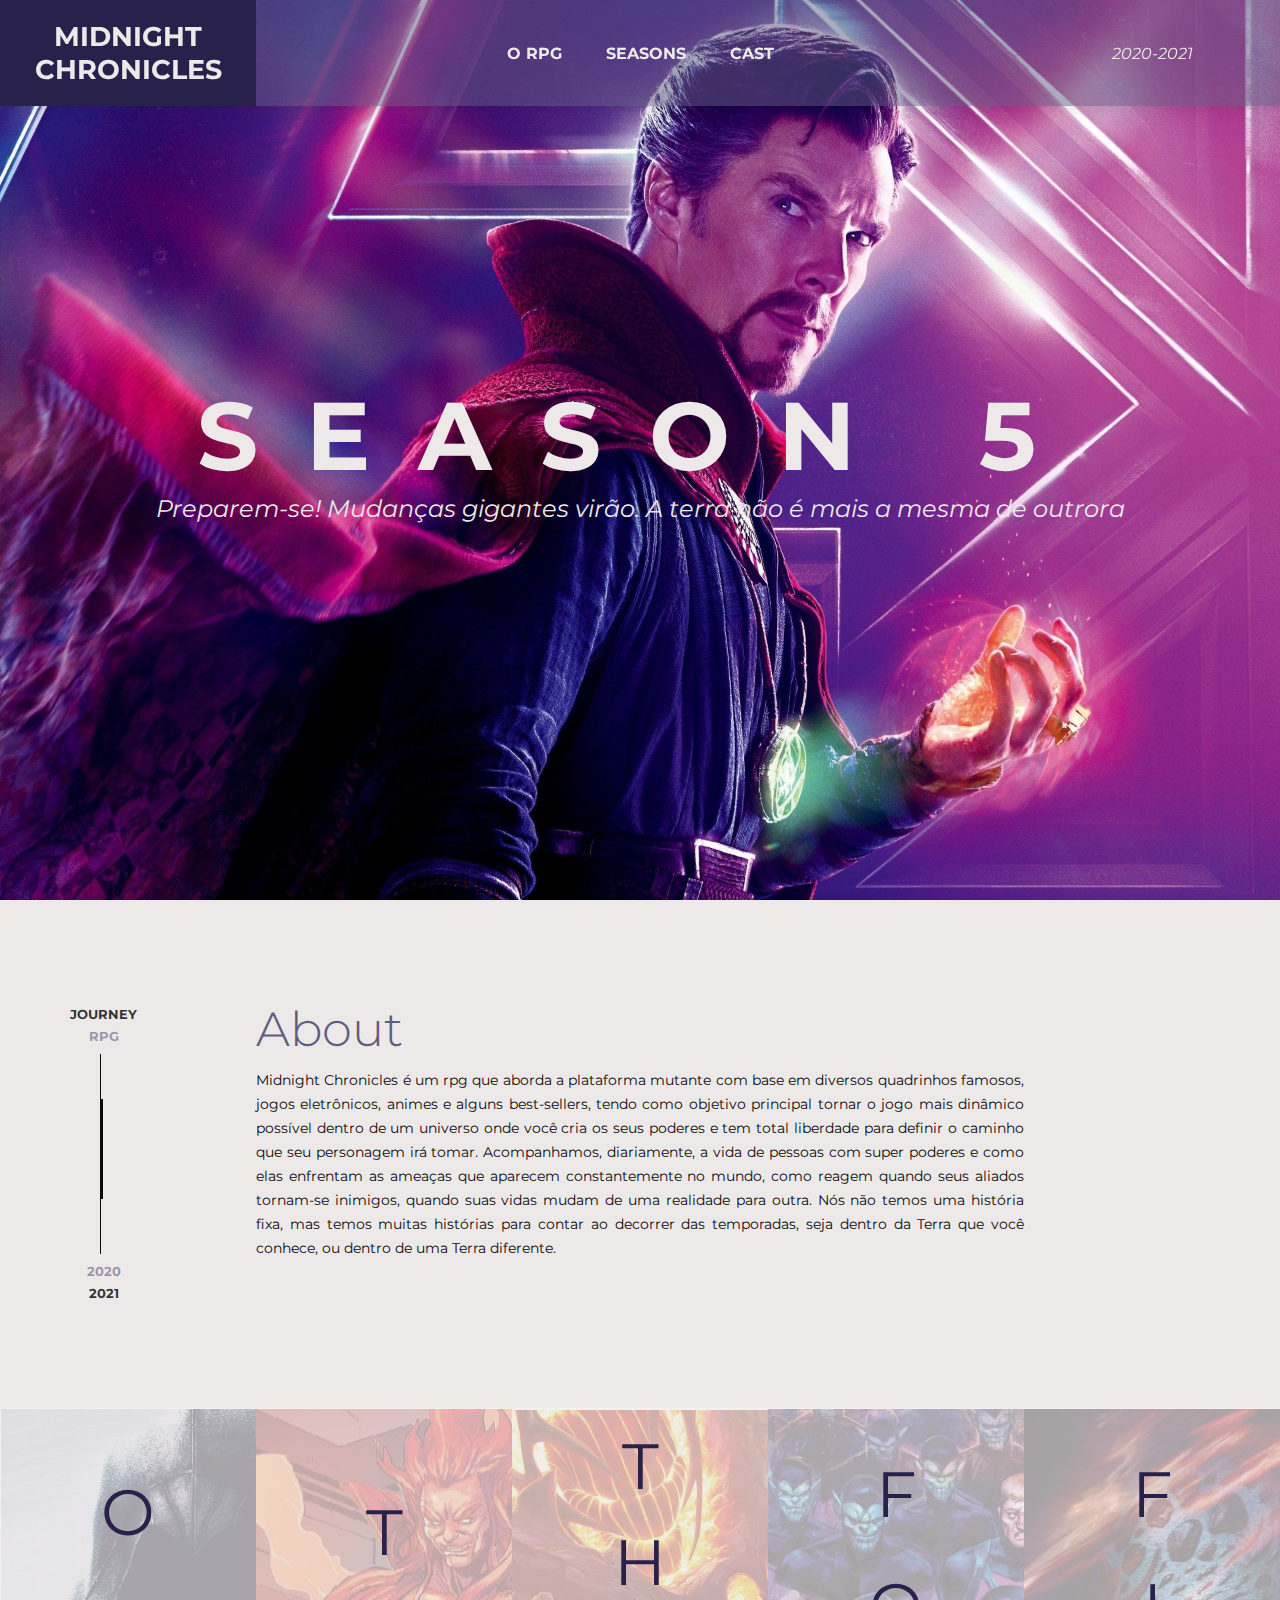
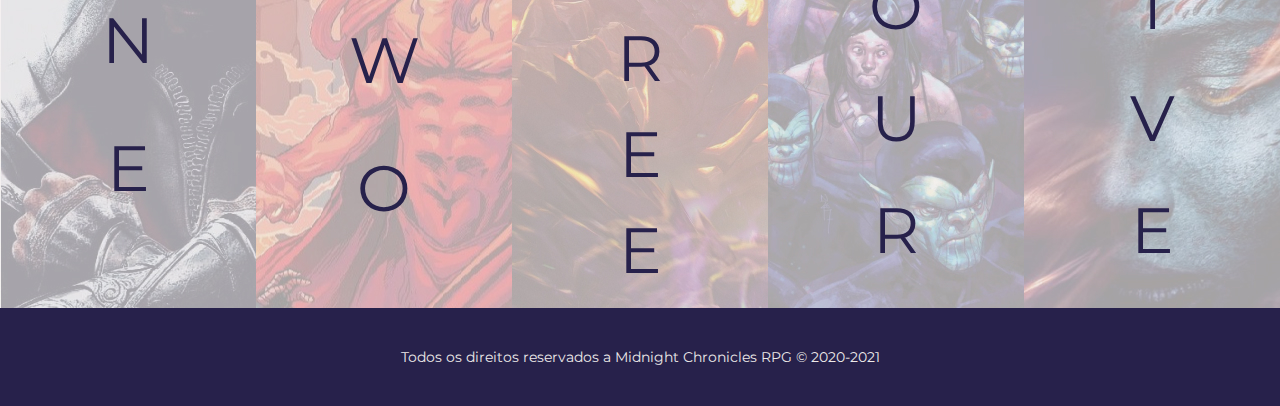
==== home.html @ 34521e44 "website midnight rpg" ====
<!DOCTYPE html>
<html lang="en">
<head>
  <meta charset="UTF-8">
  <meta name="viewport" content="width=device-width, initial-scale=1.0">
  <title>Season 5 - Midnight Chronicles RPG</title>

  <link rel="preconnect" href="https://fonts.gstatic.com"><link href="https://fonts.googleapis.com/css2?family=Montserrat:ital,wght@0,200;0,400;0,700;1,400&display=swap" rel="stylesheet">

  <script>document.documentElement.className += ' js';</script>

  <link rel="stylesheet" href="./css/modal.css">
  <link rel="stylesheet" href="./css/style.css">
</head>
<body>
  <header class="header">
    <div class="logo">
      <a href="home.html">
        <span>Midnight</span>
        <span>Chronicles</span>
      </a>
    </div>
    
    <div class="menu" data-menu="smooth">
      <ul>
        <li><a href="#about">O RPG</a></li>
        <li><a href="#season">Seasons</a></li>
        <li><a href="cast.html">Cast</a></li>
      </ul>
    </div>

    <div class="years">
      <span>2020-2021</span>
    </div>
  </header>

  <main class="landing-container">
    <span class="landing-title">SEASON 5</span>
    <span class="landing-subtitle">Preparem-se! Mudanças gigantes virão. A terra não é mais a mesma de outrora</span>
  </main>

  <section id="about" class="about-container">
    <div class="sidebar">
      <span class="sideblack">Journey</span>
      <span class="sidepurple">RPG</span>

      <div class="vertical-bar"><br><br><br>
        <div class="short-vertical-bar"></div>
      </div>
      
      <span class="sidepurple">2020</span>
      <span class="sideblack">2021</span>
    </div>

    <div class="about-text">
      <h1>About</h1>
      <span>Midnight Chronicles é um rpg que aborda a plataforma mutante com base em diversos quadrinhos famosos, jogos eletrônicos, animes e alguns best-sellers, tendo como objetivo principal tornar o jogo mais dinâmico possível dentro de um universo onde você cria os seus poderes e tem total liberdade para definir o caminho que seu personagem irá tomar. Acompanhamos, diariamente, a vida de pessoas com super poderes e como elas enfrentam as ameaças que aparecem constantemente no mundo, como reagem quando seus aliados tornam-se inimigos, quando suas vidas mudam de uma realidade para outra. Nós não temos uma história fixa, mas temos muitas histórias para contar ao decorrer das temporadas, seja dentro da Terra que você conhece, ou dentro de uma Terra diferente.</span>
    </div>
  </section>

  <section id="season" class="season-container">

    <div class="season-one" data-modal="open">
     O<br>N<br>E
    </div>

    <div class="season-two" data-modal="open">
      T<br>W</br>O
    </div>

    <div class="season-three" data-modal="open">
      T<br>H<br>R<br>E<br>E
    </div>

    <div class="season-four" data-modal="open">
      F<br>O<br>U<br>R
    </div>

    <div class="season-five" data-modal="open">
      F<br>I<br>V<br>E
    </div>

  </section>

  <section class="modal-container modal-one" data-modal="container">
    <div class="modal">
      <div>
        <h2>We are the warriors</h2>
        <p>Jovens místicos e mutantes foram recrutados pela Ordem para se tornarem assassinos de elite, agindo pelas sombras em prol de combater todas as forças opressoras que surgissem pelo globo, tendo sido esses jovens treinados arduamente todos os dias em diversas matérias e técnicas ministradas pelos seus mestres - pessoas extremamente experientes dentro daquela organização - até o dia em que precisaram colocar em prática seus ensinamentos. Tudo começou com a invasão ao quartel general da Ordem, deixando a mansão localizada em Nova Gênesis inteiramente louca, pondo em risco a vida dos que estavam perambulando pelos corredores naquela hora. Ali, então, conheceu-se Finn, uma inteligência artificial que tinha vindo do futuro apenas para alertá-los do perigo que enfrentariam e, também, auxiliá-los. Finn, porém, não previu que entre eles havia um traidor e por isso demonstrou ineficácia durante todo o combate contra o inimigo. Escondidos através de nomes de grande renome, escondidos em cargos, em famílias, os Illuminatis davam as caras pouco a pouco, levando a população projetos de leis que combatiam mutantes e diversas formas; eles foram eficazes em lançar um satélite que a Ordem, infelizmente, não conseguiu impedir e com isso criaram humanóides capazes de replicar habilidades mutantes rastreadas pelo satélite - e também começaram a monitorar os mutantes, prendendo todos aqueles que usavam seus poderes sem autorização. Era como uma ditadura e a população apoiava, então a Ordem precisou intervir para sempre naquilo, enviando seus melhores soldados a base lunar onde o satélite estava e travando uma batalha que envolveu família, lealdade e muito suor mesclado com desgraças. Ali, descobriu-se que o traidor era Clea, uma feiticeira capaz de dominar o caos e encontraram no sacrifício de Livewire a única forma de pará-la assim como parar o satélite. Clea nunca mais fora vista e levou consigo seu irmão, Magnus, diretamente para o inferno que nossa eterna Akyra fez questão de mandar. A Secret Warrior, como dito anteriormente, não sobreviveu, mas para sempre foi lembrada.</p>
      </div>

      <button class="close" data-modal="close">X</button>
    </div>
  </section>

  <section class="modal-container modal-two" data-modal="container">
    <div class="modal">
      <div>
        <h2>The bloody hands of death</h2>
        <p>Tudo começou extremamente confuso e parecia que daria certo; um ataque a Nova Gênesis fez com que nossos Secret Warriors mandassem um trio desbravador para Atlantis, uma cidade submersa que revelou segredos sobre a origem da magia dentro do universo e que mostrou a Beyonder, Shadown e Heart Guardian as maravilhas do multiverso, no entanto, aquela mesma viagem fora responsável por trazer sua inimiga a tona e Aerith, que outrora fingiu ser uma ingênua aliada, acabou sendo responsável por destruir o mundo onde a Ordem existia, fazendo com que apenas duas pessoas fossem capazes de ter lembranças da Terra passada - ainda que de maneira extraordinária e inexplicável: Uisim, por ter atravessado o portal antes da destruição, e Zatara. Nesse novo mundo, então, era final de 2O15 e a Ordem junto aos Secret Warriors, Rogue Nation, Illuminati… não existiam. As pessoas vivam com outras histórias, outras personalidades, outros poderes, outros nomes. Beyonder tornou-se Nova, Uisim precisou matar sua cópia para assumir o lugar dela, Zatara descobriu ser irmão de Kukishin e Shadown e, bem… Livewire estava viva e muito mais velha do que no outro mundo. Tudo era absolutamente novo e não havia vestígio do que eles vivenciaram noutras vidas. Neste novo mundo, então, o desafio era mais difícil: o inferno queria dominar a Terra e os anjos precisavam impedir que isso acontecesse, mas era difícil ter êxito nessa missão quando o diabo jogava sujo e perturbava os jovens moradores de Nova Gênesis, acabando com suas famílias, quebrando seus laços. Shadown deixou de lado o próprio nome e parte do seu sangue, apunhalando seus irmãos apenas para servir o propósito de reinar ao lado de Mefisto, o senhor do primeiro reino infernal, corrompendo até mesmo um anjo para poder viver seu grande amor e recebendo o castigo dos céus por isso. Enganou-se, então, quem pensou que aquilo seria o final de tudo; anjos e um grupo seleto de místicos e mutantes lutaram lado a lado apenas para selar, de uma vez por todas, o inferno e ainda que ninguém soubesse e essa glória tivesse sido retirada dele, Zatara fora quem sentenciou Mefisto a morte enquanto que, longe daquele plano, Antichrist sentenciava o próprio irmão. De uma vez por todas, então, a saga de Berserker, Constantine, Lyn, Zatara, Antichrist, Darkness, Uisim, Black Clover e tantos outros chegava ao fim, no entanto, ainda havia algo oculto que logo seria revelado.</p>
      </div>

        <button class="close" data-modal="close">X</button>
      </div>
    </section>

    <section class="modal-container modal-three" data-modal="container">
      <div class="modal">
        <div>
          <h2>The things we let behind/he's coming for us</h2>
          <p>O Inferno passou a ser regido por Antichrist e Wellsie, mas eles ainda não possuíam legitimidade para isso e como demônios não eram totalmente confiáveis, formaram seu próprio esquadrão, denominando-os de Sinestros. Com um incidente no Drive In, onde uma jovem desconhecida surgiu buscando por um famoso Mago, demonstrando ter uma ligação muito forte com um infernal, o reinado infernal soou ameaçado assim como uma nova possibilidade se abriu: a placa infernal poderia pertencê-los tanto quanto a angelical. Era hora de, oficialmente, resolver todos os assuntos inacabados e aproveitar o silêncio dos anjos. Antes, porém, que conseguissem resposta da viajante desconhecida, Caçadores das Sombras surgiram, deixando claro que deveriam levá-la, puni-la como resposta a sua tentativa de mudar os acontecimentos, e então tudo tornou-se catástrofe com a grande ideia de Drake Denton em explodir tanques de gasolina dos carros.  Tudo pegou fogo, melhores amigos morreram, punições vieram e a viajante? Ela desapareceu após deixar uma mensagem para Livewire onde dizia, claramente, que deveriam achá-la antes do inferno, ou tudo estaria acabado, afinal, a desconhecida era, na verdade, Ava, a filha de Black Clover com Glitch, a tábua celestial. Enquanto a busca pelos artefatos místicos tinha seu início, a galáxia apresentava uma ameaça até então desconhecida: Dormammu. O Devorador de Mundos, que devorou a Terra 154, deixando apenas versões de Madame Xanadu, Drake Denton, Shadown e Clea vivos. Essas versões chegaram até a Terra 616, trazendo a ameaça consigo e ali, em meio a um combate onde Santa Muerte, Madame Xanadu, Estriga, Púrpura e Zuko participavam, Dormammu ligou-se a única vampira do grupo e construiu a ponte para reinar naquela  Terra também. Isso fez com que Púrpura buscasse mais ainda algo que pudesse salvar sua irmã e com a ajuda de Scavenger, roubou a placa Infernal para si, tornando-se ou uma grande aliada aos Sinestros, ou seu mais novo alvo. Com a oportunidade perdida, Bloodstone desceu até a Oitava Cidade enquanto que seu irmão ia atrás de  Zatara. Dylan descobriu que o mago tinha escondido a garota celestial e dessa forma tentou obtê-la para si, porém num momento de grande tormenta, a criança fundiu-se a Clea, deixando de existir corporalmente para viver dentro da menina caótica. Do outro lado, enquanto tudo isso acontecia, Dormammu emergia nos céus, tornando os dias mais escuros, menos ensolarados, noites sem luas. Sua conexão com Estriga estava mais forte e a jovem perdia a humanidade cada vez que usava seus poderes, cada vez que o ajudava a chegar até lá. Os heróis não tinham mais o que fazer, eles tentaram e tentaram e o véu mesmo assim estava sendo rompido, todos agora eram inimigos e caos tomou conta de tudo. Não suficiente, Lilith retornou na busca de invocar Thog para que ela mesmo pudesse destruir a Terra visto que se não terá onde reinar, ninguém o teria, mas fora impedida por Sorceress, Livewire, Xanadu, Speedster, Zuko, Lyn e Scavenger, entretanto, o poderoso Thog, responsável pelo aprisionamento de Mefisto, fora detido por apenas uma única pessoa: Drake Denton. O pirocinético matou cinquenta por cento da população de Red River com sua Supernova, incluindo seus aliados. Desaparecidos, Denton e Scavenger surgiram apenas no dia seguinte, quando Dormammu se aproveitou do caos causado pelo evento anterior e começou a devorá-los. Felizmente, todos se uniram para detê-lo e enquanto as guardiãs costuravam o véu para bani-lo, nossos heróis com a ajuda de Antichrist, lutava contra seu exército na Terra; irmã contra irmã, inimigos tornando-se aliados, amigos cometendo os mesmos erros, todos juntos para salvar o mundo que conheciam e o resultado disso? Um sucesso. Um sucesso que os custou algo muito grande: sua magia.</p>
        </div>
      
      <button class="close" data-modal="close">X</button>
    </div>
  </section>

  <section class="modal-container modal-four" data-modal="container">
    <div class="modal">
      <div>
        <h2>Secret invasion</h2>
        <p>Cinco anos e nove meses depois da destruição causada por Zuko e Dormammu, os místicos estão extintos e nossa história começa aqui. CURRENT SEASON</p>
      </div>

      <button class="close" data-modal="close">X</button>
    </div>
  </section>

  <section class="modal-container modal-five" data-modal="container">
    <div class="modal">
      <div>
        <h2>God loves, man kills</h2>
        <p>Coming Soon</p>
      </div>

      <button class="close" data-modal="close">X</button>
    </div>
  </section>

  <footer class="footer">
    <span>Todos os direitos reservados a Midnight Chronicles RPG © 2020-2021</span>
  </footer>

  <script type="module" src="./js/script.js"></script>
</body>
</html>
---- css/modal.css ----
.modal-container {
  height: 100vh;
  width: 100%;
  background: rgba(0,0,0,.5);
  position: fixed;
  top: 0;
  left: 0;
  z-index: 2000;
  display: none;
  justify-content: center;
  align-items: center;
}

.modal-container.active {
  display: flex;
}

.modal {
  background: #625C81;
  width: 800px;
  padding: 0px;
  border: 10px solid rgba(237, 233, 233, .6);
  box-shadow: 0 0 0 10px #625C81;
  position: relative;
}

.modal > div {
  width: 100%;
  height: 500px;
  padding: 40px;
  box-sizing: border-box;
  overflow-y: scroll;
}

.modal > div::-webkit-scrollbar {
  width: 10px;
}

.modal > div::-webkit-scrollbar-track {
  border-radius: 10px;
}

.modal > div::-webkit-scrollbar-thumb {
  background: #27214B;
  border-radius: 10px;
}

.modal h2 {
  font-family: 'Montserrat', sans-serif;
  font-size: 2rem;
  font-weight: 300;
  color: #EDE9E9;
  padding-bottom: 20px;
}

.modal p {
  font-family: 'Montserrat', sans-serif;
  font-size: 0.9rem;
  text-align: justify;
  line-height: 1.5rem;
}

@keyframes modal {
  from {
    opacity: 0;
    transform: translate3d(0, -30px, 0);
  }
  to {
    opacity: 1;
    transform: translate3d(0, 0, 0);
  }
}

.ativo .modal {
  animation: modal .3s forwards;
}

.close {
  display: block;
  width: 50px;
  height: 50px;
  border: 4px solid white;
  border-radius: 50%;
  box-shadow: 0 4px 4px 0 rgba(0,0,0,.3);
  background: #27214B;
  position: absolute;
  top: -30px;
  right: -30px;
  font-size: 1.2em;
  color: white;
  font-family: 'IBM Plex Mono', monospace;
  cursor: pointer;
}
---- css/style.css ----
body, h1, h2, ul, li, p, dd, dt, dl, span {
  margin: 0;
  padding: 0;
}

img {
  display: block;
  max-width: 100%;
}

ul {
  list-style: none;
}
a {
  text-decoration: none;
}

body {
  -webkit-font-smoothing: antialiased;
  background-color: #EDE9E9;
  color: #0C0A0B;
  display: grid;
  font-family: 'Montserrat', sans-serif;
}

/* START OPENNING */

.openning-container {
  width: 100%;
  height: 100vh;
  background: url(/img/bg-openning.jpg);
  background-attachment: fixed;
  background-repeat: no-repeat;
  background-size: contain;
  display: grid;
  align-content: center;
  justify-content: center;
}

.openning-container > p {
  font-size: 1.5rem;
  color: #EDE9E9;
  font-weight: 300;
  text-transform: lowercase;
  text-align: center;
}

.openning-container h1 {
  font-size: 4.5rem;
  color: #625C81;
  font-weight: bold;
  text-transform: uppercase;
  text-align: center;
  padding-bottom: 50px;
}

.openning-container iframe {
  display: block;
  margin: 0 auto;
  width: 560px;
  height: 315px;
}

.openning-container a p {
  font-size: 2rem;
  color: #EDE9E9;
  font-weight: 300;
  text-transform: uppercase;
  text-align: center;
  padding: 50px 0 0 0;
}

@media (max-width: 760px) {
  .openning-container h1 {
    font-size: 3rem;
  }
  
  .openning-container iframe {
    width: 400px;
  }
}

@media (max-width: 400px) {
  .openning-container iframe {
    width: 300px;
  }
}

/* END OPENNING */

/* START HEADER */

.header {
  display: grid;
  width: 100%;
  grid-template-columns: 1fr 3fr 1fr;
  background: rgba(98, 92, 129, .5);
  z-index: 999;
  position: fixed;
  box-shadow: 0 3px 1rem rgba(0, 0, 0, .1);
}

.logo {
  background: #27214B;
  padding: 20px;
  box-sizing: border-box;
}

.logo a {
  display: block;
  text-decoration: none;
  color: #EDE9E9;
  font-size: 1.7rem;
  font-weight: bold;
  text-transform: uppercase;
  text-align: center;
}

.menu {
  align-self: center;
  justify-self: center;
}

.menu ul li{
  display: inline-block;
  text-align: center;
}

.menu ul li a {
  color: #EDE9E9;
  text-transform: uppercase;
  font-weight: bold;
  font-size: 1rem;
  padding: 20px;
  box-sizing: border-box;
}

.menu ul li a:hover {
  color: #EDE9E9;
  background: #27214B;
}

@media (max-width: 872px) {
  .header {
    grid-template-columns: 1fr 3fr;
  }

  .years {
    display: none;
  }
}

@media (max-width: 600px) {
  .header {
    grid-template-columns: 1fr;
  }

  .logo {
    padding: 40px 0;
  }

  .menu {
    padding: 20px 0;
  }
}

.years {
  justify-items: center;
  align-self: center;
}

.years span {
  display: block;
  color: #EDE9E9;
  font-size: 1rem;
  font-style: italic;
  text-transform: uppercase;
  text-align: right;
  box-sizing: border-box;
  padding: 40px;
}

/* END HEADER */

/* START BANNER TITLE */

.landing-container {
  display: grid;
  width: 100%;
  height: 100vh;
  background-image: url("/img/banner-home.jpg");
  background-attachment: fixed;
  background-repeat: no-repeat;
  background-size: cover;
}

.landing-title {
  color: #EDE9E9;
  font-size: 6rem;
  font-weight: bold;
  letter-spacing: 3rem;
  text-align: center;
  justify-self: center;
  align-self: flex-end;
}

.landing-subtitle {
  color: #EDE9E9;
  font-size: 1.5rem;
  font-style: italic;
  text-align: center;
  justify-self: center;
}

@media (max-width: 900px) {
  .landing-container {
    background-image: url("/img/banner-home-mobile-medium.jpg");
  }

  .landing-title {
    font-size: 4rem;
    letter-spacing: 1.5rem;
  }
}

@media (max-width: 660px) {
  .landing-container {
    background-image: url("/img/banner-home-mobile-small.jpg");
  }
  .landing-title {
    letter-spacing: normal;
  }
}

@media (max-width: 320px) {
  .landing-title {
    font-size: 3rem;
  }

  .landing-subtitle {
    font-size: 1rem;
  }
}

/* END BANNER TITLE */

/* START ABOUT */

.about-container {
  display: grid;
  grid-template-columns: 1fr 3fr 1fr;
  padding: 100px 0;
}

.sidebar {
  justify-self: start;
  align-self: center;
  margin-left: 70px;
  box-sizing: border-box;
  font-size: 0.8rem;
  font-weight: bold;
  text-transform: uppercase;
  text-align: center;
}

.sideblack {
  display: block;
  color: rgba(0, 0, 0, .8);
  padding: 7px 0;
}

.sidepurple {
  color: rgba(98, 92, 129, .6);
}

.vertical-bar {
  border-left: 1px solid #0C0A0B;
  height: 200px;
  margin: 10px 0 10px 30px;
}

.short-vertical-bar {
  border-left: 2px solid #0C0A0B;
  height: 100px;
}

.about-text {
  max-width: 1100px;
  text-align: justify;
}

.about-text h1 {
  padding-bottom: 10px;
  font-size: 3rem;
  font-weight: 300;
  color: #625C81;
}

.about-text span {
  font-size: 0.9rem;
  line-height: 1.5rem;
}

@media (max-width: 1010px) {
  .about-container {
    grid-template-columns: 1fr 3fr;
    max-width: 800px;
    padding: 100px 20px;
  }
}

@media (max-width: 880px) {
  .about-container {
    grid-template-columns: 1fr;
    padding: 100px 40px;
  }

  .sidebar {
    display: none;
  }
}

/* END ABOUT */

/* START SEASONS */

.season-container {
  display: grid;
  grid-template-columns: repeat(5, 1fr);
  box-sizing: border-box;
  text-align: center;
  font-size: 4rem;
  color: #27214B;
}

.season-container:hover {
  cursor: pointer;
}

.season-one {
  background: url(/img/bg-1.jpg);
  width: 100%;
  justify-self: center;
  align-self: center;
  height: 500px;
  line-height: 8rem;
  padding-top: 40px;
  box-sizing: border-box;
}

.season-two {
  background: url(/img/bg-2.jpg);
  width: 100%;
  justify-self: center;
  align-self: center;
  height: 500px;
  line-height: 8rem;
  padding-top: 60px;
  box-sizing: border-box;
}

.season-three {
  background: url(/img/bg-3.jpg);
  width: 100%;
  justify-self: center;
  align-self: center;
  height: 500px;
  line-height: 6rem;
  padding-top: 10px;
  box-sizing: border-box;
}

.season-four {
  background: url(/img/bg-4.jpg);
  width: 100%;
  justify-self: center;
  align-self: center;
  height: 500px;
  line-height: 7rem;
  padding-top: 30px;
  box-sizing: border-box;
}

.season-five {
  background: url(/img/bg-5.jpg);
  width: 100%;
  justify-self: center;
  align-self: center;
  height: 500px;
  line-height: 7rem;
  padding-top: 30px;
  box-sizing: border-box;
}

.season-text {
  display: none;
}

@media (max-width: 540px) {
  .season-container {
    font-size: 3rem;
  }

  .season-one, .season-two {
    padding-top: 90px;
    line-height: 7rem;
  }

  .season-three {
    padding-top: 110px;
    line-height: 4rem;
  }

  .season-four, .season-five {
    padding-top: 100px;
    line-height: 5rem;
  }
}

/* END SEASONS */

/* START FOOTER */

.footer {
  background: #27214B;
  padding: 40px;
  color: #EDE9E9;
  font-size: 0.9rem;
  text-align: center;
}

/* END FOOTER */
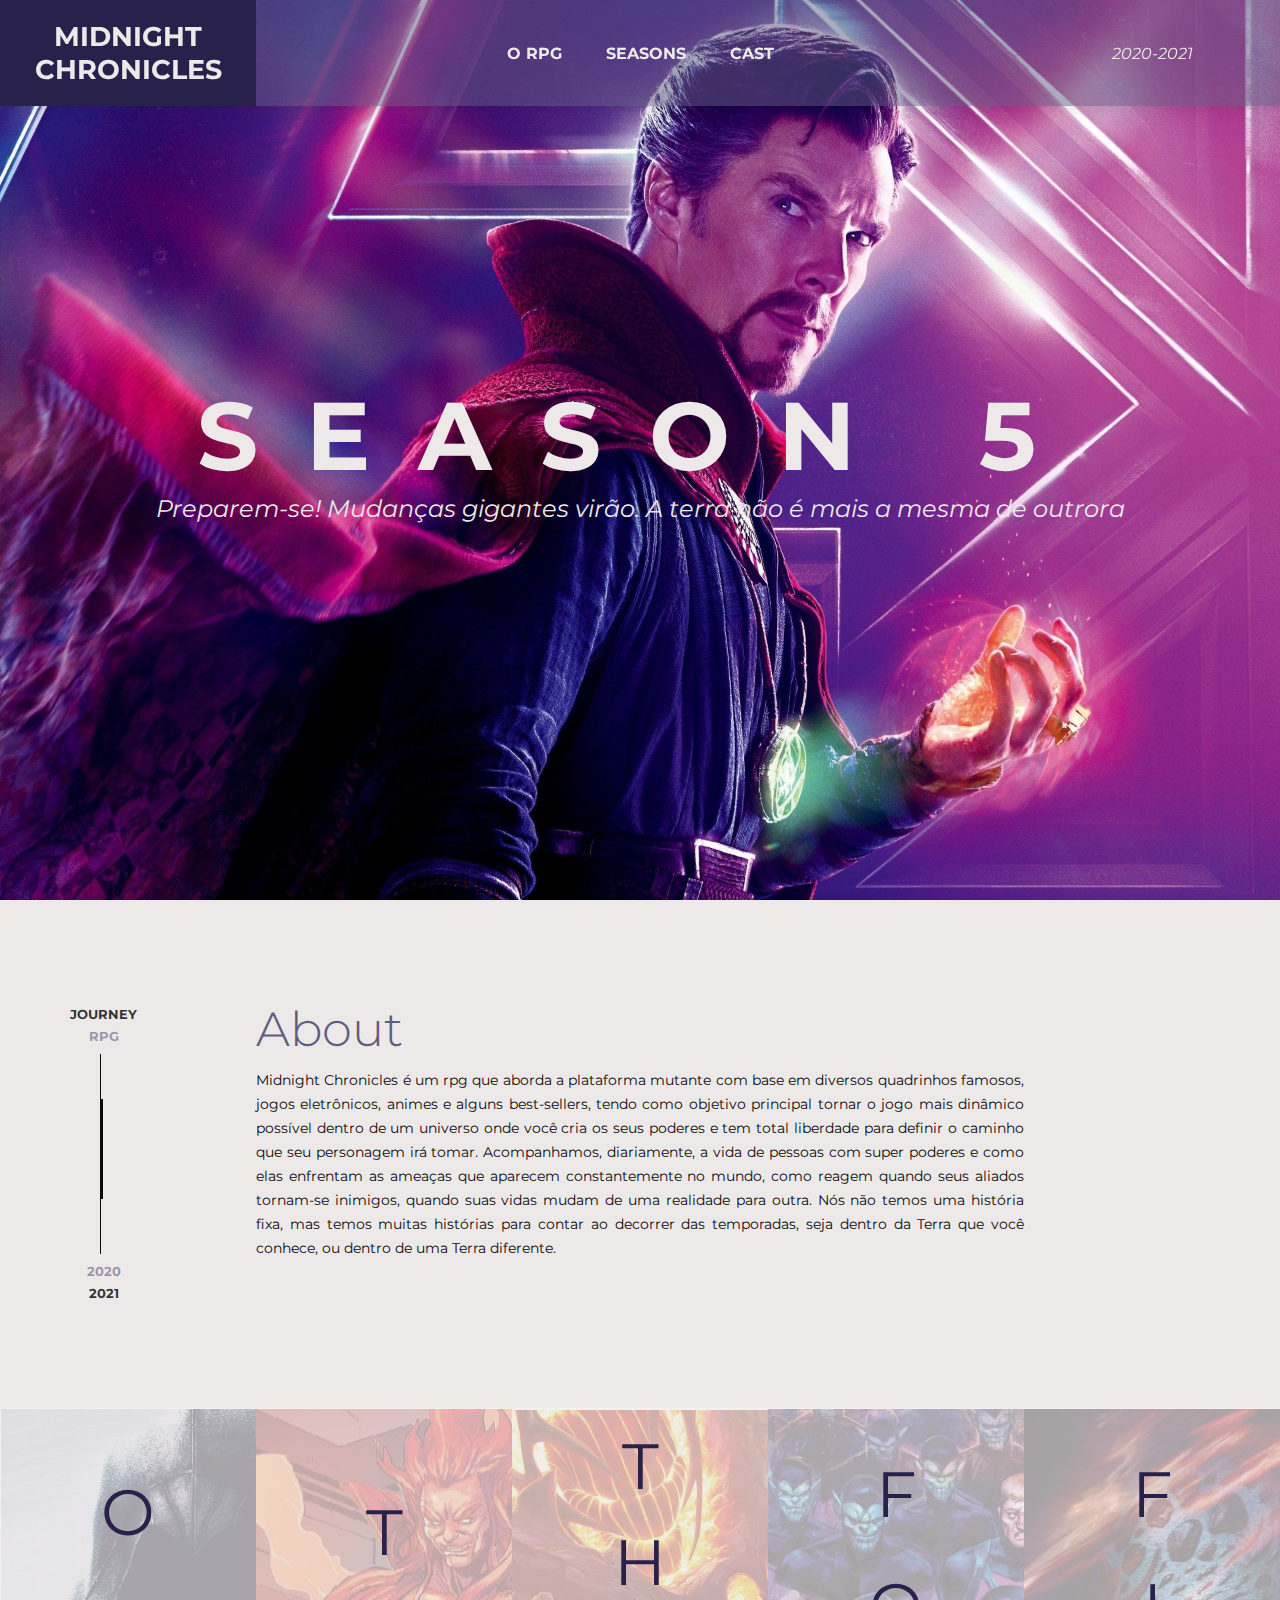
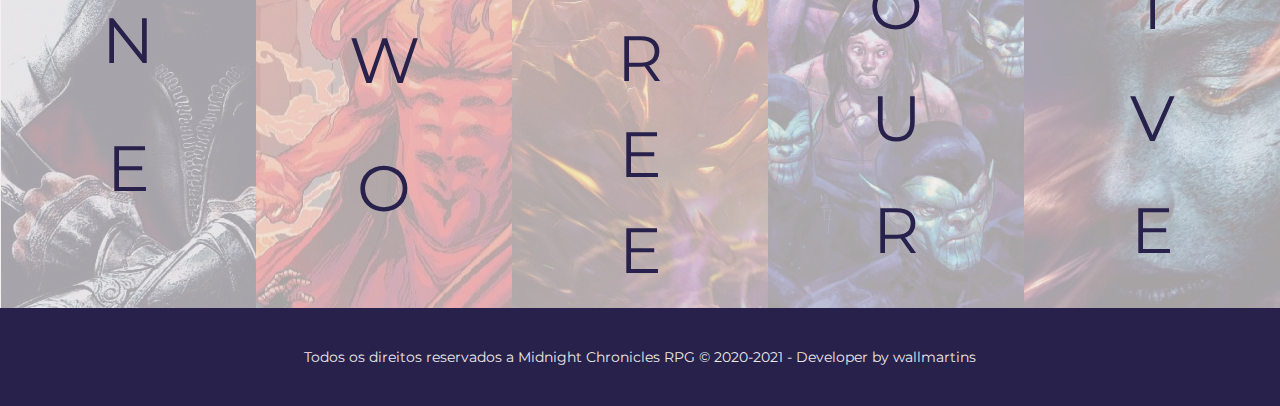
==== commit 6ba8b122: "solucionando o crime do JS" ====
--- a/home.html
+++ b/home.html
@@ -138,7 +138,7 @@
   </section>
 
   <footer class="footer">
-    <span>Todos os direitos reservados a Midnight Chronicles RPG © 2020-2021</span>
+    <span>Todos os direitos reservados a Midnight Chronicles RPG © 2020-2021 - Developer by wallmartins</span>
   </footer>
 
   <script type="module" src="./js/script.js"></script>
--- a/css/style.css
+++ b/css/style.css
@@ -31,7 +31,7 @@
   background: url(/img/bg-openning.jpg);
   background-attachment: fixed;
   background-repeat: no-repeat;
-  background-size: contain;
+  background-size: cover;
   display: grid;
   align-content: center;
   justify-content: center;
@@ -402,7 +402,7 @@
   }
 
   .season-one, .season-two {
-    padding-top: 90px;
+    padding-top: 87px;
     line-height: 7rem;
   }
 
@@ -412,7 +412,7 @@
   }
 
   .season-four, .season-five {
-    padding-top: 100px;
+    padding-top: 103px;
     line-height: 5rem;
   }
 }
